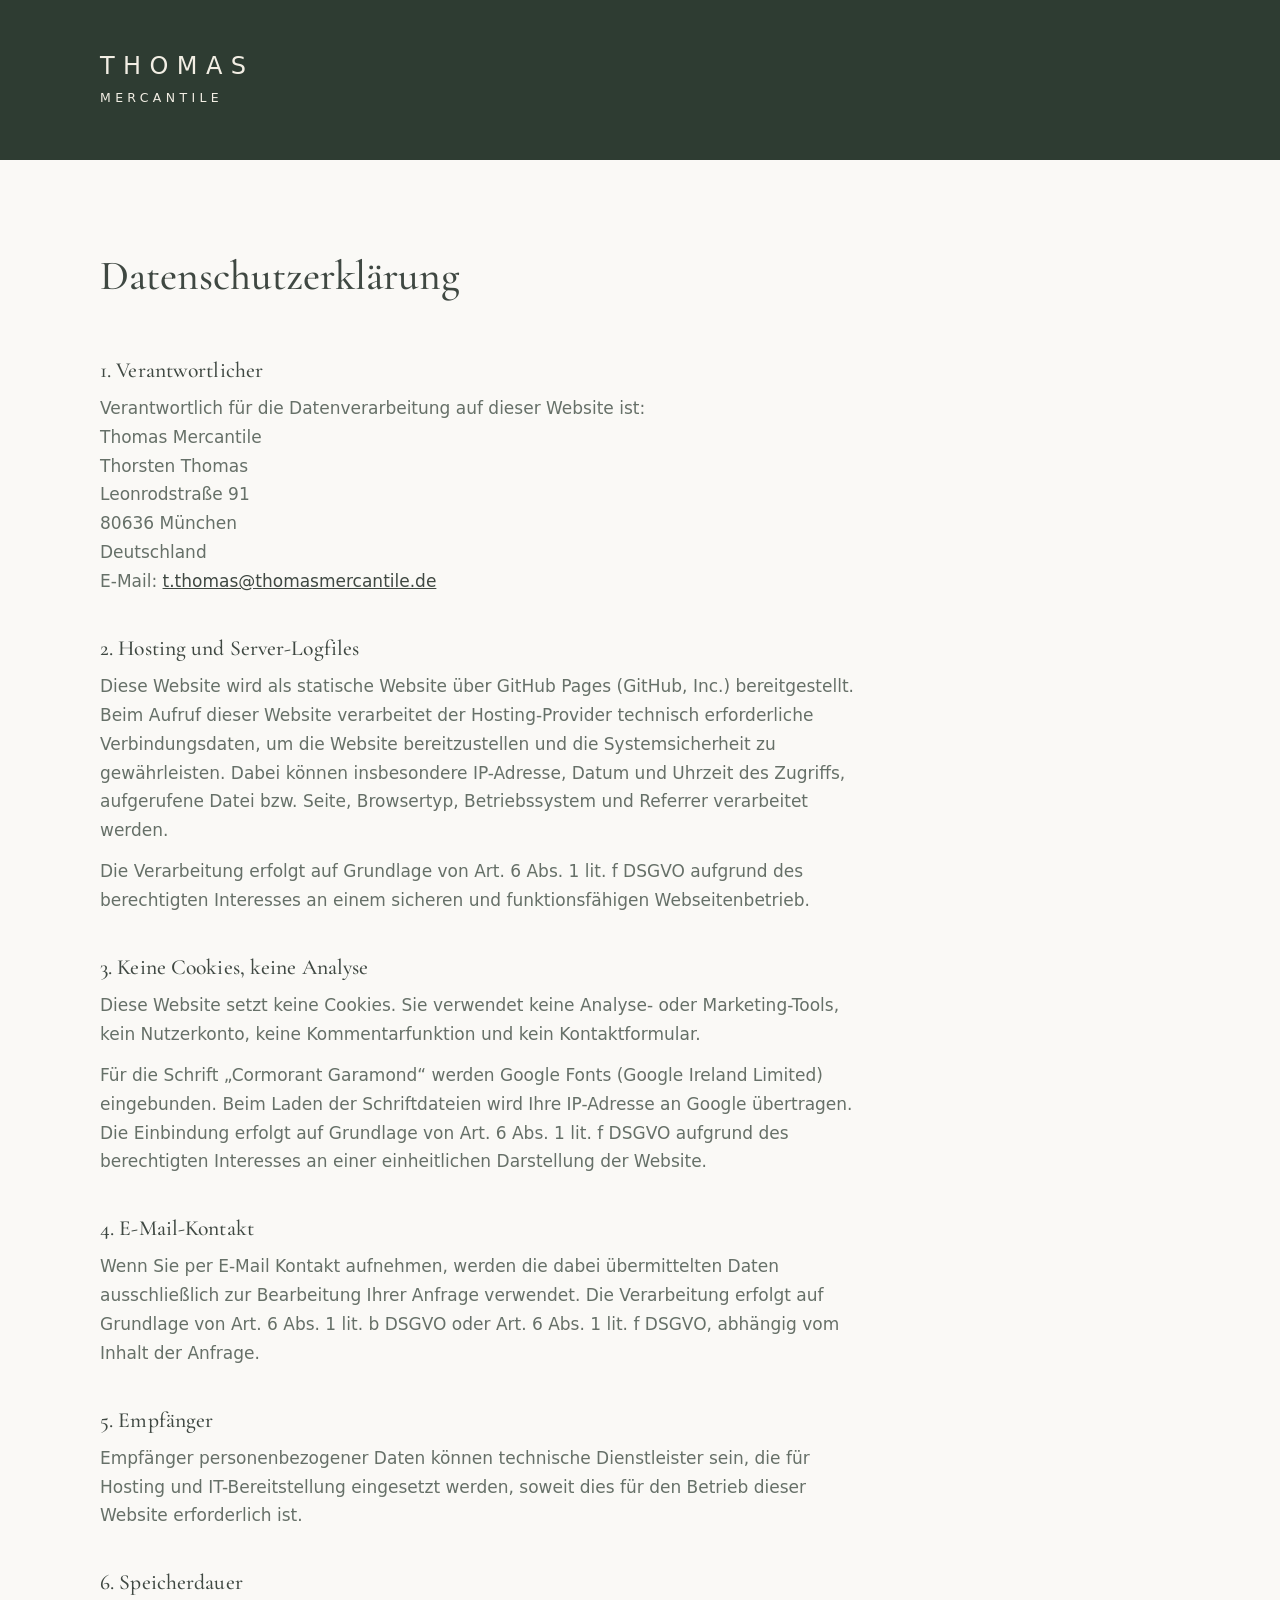
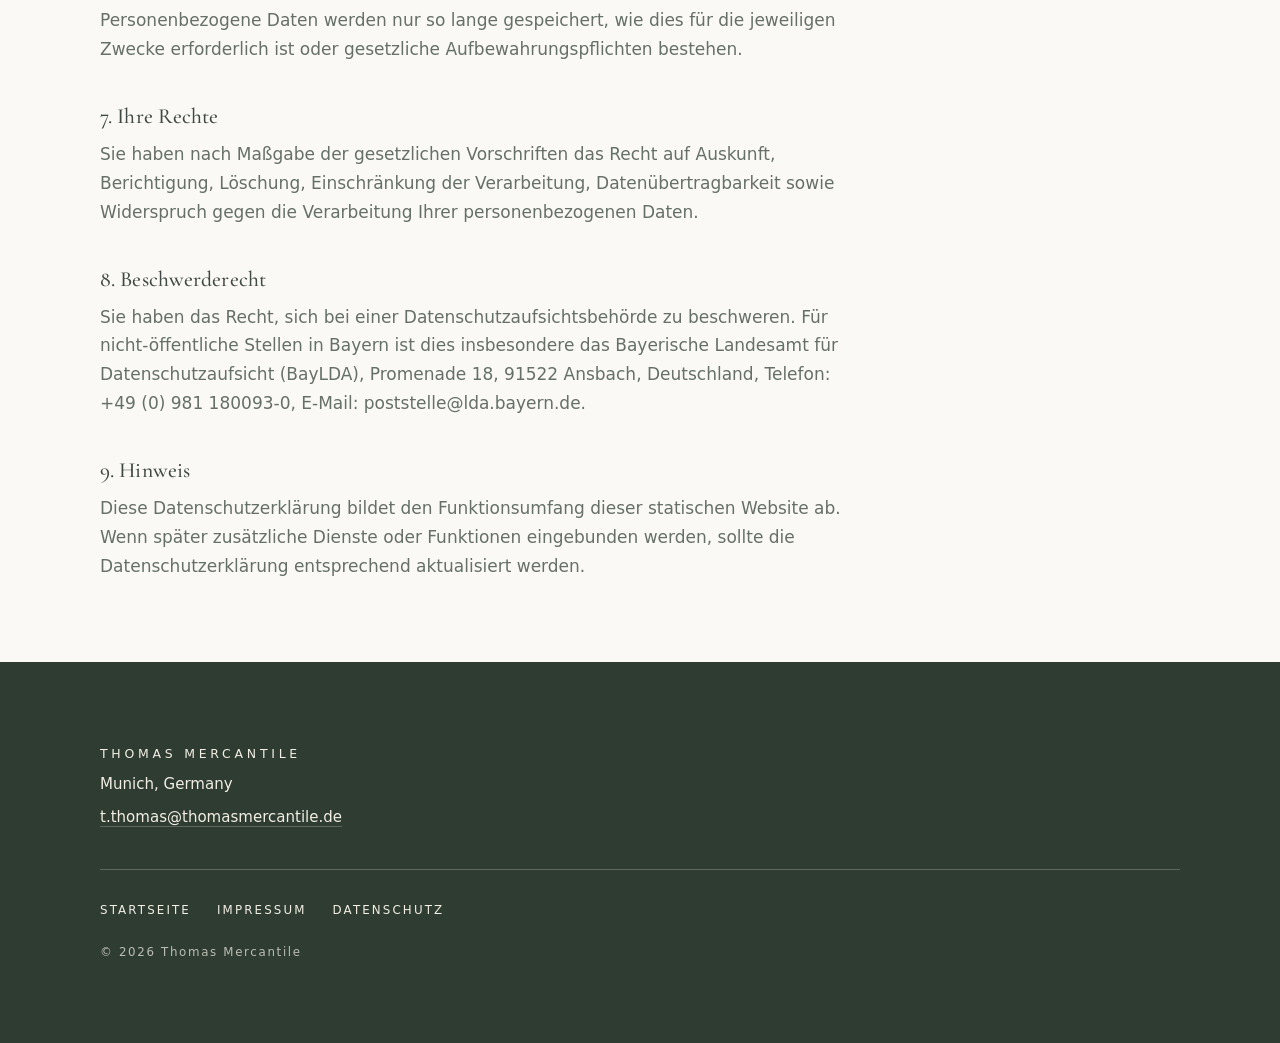
==== datenschutz.html @ 3a046b45 "Landingpage thomasmercantile.de (statisch, GitHub Pages) Ruhige Ein-Seiten-Website nach dem Muster v" ====
<!doctype html>
<html lang="de">
<head>
  <meta charset="utf-8" />
  <meta name="viewport" content="width=device-width, initial-scale=1" />
  <title>Datenschutz — Thomas Mercantile</title>
  <meta name="description" content="Datenschutzerklärung von Thomas Mercantile: keine Cookies, kein Tracking, Kontakt per E-Mail." />
  <meta name="robots" content="noindex" />
  <meta name="theme-color" content="#2E3C32" />
  <link rel="icon" href="/favicon.svg" type="image/svg+xml" />
  <link rel="icon" href="/favicon.ico" sizes="32x32" />
  <link rel="preconnect" href="https://fonts.googleapis.com" />
  <link rel="preconnect" href="https://fonts.gstatic.com" crossorigin />
  <link href="https://fonts.googleapis.com/css2?family=Cormorant+Garamond:ital,wght@0,400;0,500;1,400&display=swap" rel="stylesheet" />
  <link rel="stylesheet" href="/styles.css" />
</head>
<body>

  <header class="legal-top">
    <div class="wrap">
      <a href="/" aria-label="Thomas Mercantile — Startseite">
        <span class="wordmark">
          <span class="wm-line-1">Thomas</span>
          <span class="wm-line-2">Mercantile</span>
        </span>
      </a>
    </div>
  </header>

  <main class="legal-shell">
    <div class="wrap">
      <h1>Datenschutzerklärung</h1>

      <section class="legal-block">
        <h2>1. Verantwortlicher</h2>
        <p>
          Verantwortlich für die Datenverarbeitung auf dieser Website ist:<br />
          Thomas Mercantile<br />
          Thorsten Thomas<br />
          Leonrodstraße 91<br />
          80636 München<br />
          Deutschland<br />
          E-Mail: <a href="mailto:t.thomas@thomasmercantile.de">t.thomas@thomasmercantile.de</a>
        </p>
      </section>

      <section class="legal-block">
        <h2>2. Hosting und Server-Logfiles</h2>
        <p>
          Diese Website wird als statische Website über GitHub Pages (GitHub, Inc.) bereitgestellt. Beim Aufruf dieser Website verarbeitet der Hosting-Provider technisch erforderliche Verbindungsdaten, um die Website bereitzustellen und die Systemsicherheit zu gewährleisten. Dabei können insbesondere IP-Adresse, Datum und Uhrzeit des Zugriffs, aufgerufene Datei bzw. Seite, Browsertyp, Betriebssystem und Referrer verarbeitet werden.
        </p>
        <p>
          Die Verarbeitung erfolgt auf Grundlage von Art. 6 Abs. 1 lit. f DSGVO aufgrund des berechtigten Interesses an einem sicheren und funktionsfähigen Webseitenbetrieb.
        </p>
      </section>

      <section class="legal-block">
        <h2>3. Keine Cookies, keine Analyse</h2>
        <p>
          Diese Website setzt keine Cookies. Sie verwendet keine Analyse- oder Marketing-Tools, kein Nutzerkonto, keine Kommentarfunktion und kein Kontaktformular.
        </p>
        <p>
          Für die Schrift „Cormorant Garamond“ werden Google Fonts (Google Ireland Limited) eingebunden. Beim Laden der Schriftdateien wird Ihre IP-Adresse an Google übertragen. Die Einbindung erfolgt auf Grundlage von Art. 6 Abs. 1 lit. f DSGVO aufgrund des berechtigten Interesses an einer einheitlichen Darstellung der Website.
        </p>
      </section>

      <section class="legal-block">
        <h2>4. E-Mail-Kontakt</h2>
        <p>
          Wenn Sie per E-Mail Kontakt aufnehmen, werden die dabei übermittelten Daten ausschließlich zur Bearbeitung Ihrer Anfrage verwendet. Die Verarbeitung erfolgt auf Grundlage von Art. 6 Abs. 1 lit. b DSGVO oder Art. 6 Abs. 1 lit. f DSGVO, abhängig vom Inhalt der Anfrage.
        </p>
      </section>

      <section class="legal-block">
        <h2>5. Empfänger</h2>
        <p>
          Empfänger personenbezogener Daten können technische Dienstleister sein, die für Hosting und IT-Bereitstellung eingesetzt werden, soweit dies für den Betrieb dieser Website erforderlich ist.
        </p>
      </section>

      <section class="legal-block">
        <h2>6. Speicherdauer</h2>
        <p>
          Personenbezogene Daten werden nur so lange gespeichert, wie dies für die jeweiligen Zwecke erforderlich ist oder gesetzliche Aufbewahrungspflichten bestehen.
        </p>
      </section>

      <section class="legal-block">
        <h2>7. Ihre Rechte</h2>
        <p>
          Sie haben nach Maßgabe der gesetzlichen Vorschriften das Recht auf Auskunft, Berichtigung, Löschung, Einschränkung der Verarbeitung, Datenübertragbarkeit sowie Widerspruch gegen die Verarbeitung Ihrer personenbezogenen Daten.
        </p>
      </section>

      <section class="legal-block">
        <h2>8. Beschwerderecht</h2>
        <p>
          Sie haben das Recht, sich bei einer Datenschutzaufsichtsbehörde zu beschweren. Für nicht-öffentliche Stellen in Bayern ist dies insbesondere das Bayerische Landesamt für Datenschutzaufsicht (BayLDA), Promenade 18, 91522 Ansbach, Deutschland, Telefon: +49 (0) 981 180093-0, E-Mail: poststelle@lda.bayern.de.
        </p>
      </section>

      <section class="legal-block legal-note">
        <h2>9. Hinweis</h2>
        <p>
          Diese Datenschutzerklärung bildet den Funktionsumfang dieser statischen Website ab. Wenn später zusätzliche Dienste oder Funktionen eingebunden werden, sollte die Datenschutzerklärung entsprechend aktualisiert werden.
        </p>
      </section>
    </div>
  </main>

  <footer class="site-footer">
    <div class="wrap">
      <p class="foot-name">Thomas Mercantile</p>
      <p class="foot-line">Munich, Germany</p>
      <p class="foot-line"><a href="mailto:t.thomas@thomasmercantile.de">t.thomas@thomasmercantile.de</a></p>
      <nav class="footnav" aria-label="Rechtliches">
        <a href="/">Startseite</a>
        <a href="/impressum.html">Impressum</a>
        <a href="/datenschutz.html">Datenschutz</a>
      </nav>
      <p class="copyline">© <span id="year">2026</span> Thomas Mercantile</p>
    </div>
  </footer>

  <script src="/script.js" defer></script>
</body>
</html>
---- styles.css ----
/* Thomas Mercantile — thomasmercantile.de
   Colours read off the Thomas Mercantile logo. When the logo file arrives,
   replace the values in :root with the exact ones from that file. */
:root{
  --green:#2E3C32;
  --cream:#F2EEE4;
  --paper:#FAF9F6;
  --bone:#F4F2EC;
  --tan:#C8A87A;
  --ink:#3F4842;
  --muted:#667068;
  --line:rgba(102,112,104,.16);
  --line-strong:rgba(102,112,104,.28);
  --line-cream:rgba(242,238,228,.24);
  --serif:'Cormorant Garamond',ui-serif,Georgia,Cambria,serif;
  --sans:system-ui,-apple-system,BlinkMacSystemFont,"Segoe UI",Roboto,sans-serif;
  --ease:cubic-bezier(.16,1,.3,1);
}

*{box-sizing:border-box}
html{-webkit-text-size-adjust:100%}
body{
  margin:0;
  background:var(--paper);
  color:var(--ink);
  font-family:var(--sans);
  font-size:17px;
  line-height:1.7;
  -webkit-font-smoothing:antialiased;
  text-rendering:optimizeLegibility;
}
p{margin:0}
a{color:inherit}
img,svg{display:block;max-width:100%}

:where(a,button):focus-visible{
  outline:2px solid var(--tan);
  outline-offset:3px;
  border-radius:2px;
}

.visually-hidden{
  position:absolute;width:1px;height:1px;padding:0;margin:-1px;
  overflow:hidden;clip:rect(0 0 0 0);white-space:nowrap;border:0;
}

.wrap{width:min(88%,1080px);margin:0 auto}

.eyebrow{
  font-size:.7rem;text-transform:uppercase;letter-spacing:.28em;
  color:var(--muted);margin-bottom:clamp(28px,4vw,44px);
}

/* ---------- Hero ---------- */
.hero{
  background:var(--green);
  color:var(--cream);
  min-height:min(88vh,760px);
  display:flex;align-items:center;justify-content:center;
  text-align:center;
  padding:clamp(80px,14vh,150px) 6vw;
}
.hero-inner{display:flex;flex-direction:column;align-items:center}

.wordmark{
  margin:0;
  font-family:var(--sans);
  font-weight:400;
  color:var(--cream);
  display:flex;flex-direction:column;align-items:center;gap:clamp(6px,1.2vw,12px);
}
.wordmark span{display:block;text-transform:uppercase}
.wm-line-1{
  font-size:clamp(1.55rem,7.4vw,3.4rem);
  letter-spacing:.35em;
  margin-right:-.35em;
  line-height:1.05;
}
.wm-line-2{
  font-size:clamp(.72rem,3.1vw,1.4rem);
  letter-spacing:.35em;
  margin-right:-.35em;
  line-height:1.2;
  color:var(--cream);
}
.wm-rule{
  display:block;
  width:clamp(52px,10vw,92px);
  height:1px;
  background:var(--tan);
  margin:clamp(22px,3.4vw,34px) auto clamp(18px,2.6vw,26px);
}
.wm-claim{
  font-family:var(--serif);
  font-style:italic;
  font-size:clamp(1rem,2.5vw,1.35rem);
  color:var(--tan);
  letter-spacing:.02em;
}
.hero-line{
  margin-top:clamp(38px,6vh,62px);
  max-width:44ch;
  font-size:clamp(.98rem,1.9vw,1.1rem);
  line-height:1.75;
  color:var(--cream);
}

/* ---------- Bands ---------- */
.band{padding-block:clamp(66px,11vh,130px)}
.band-paper{background:var(--paper)}
.band-bone{background:var(--bone);border-block:1px solid var(--line)}

h2{
  font-family:var(--serif);
  font-weight:500;
  font-size:clamp(1.5rem,3vw,2rem);
  line-height:1.2;
  color:var(--ink);
  margin:0 0 12px;
  letter-spacing:.005em;
}

.threes{
  display:grid;
  grid-template-columns:1fr;
  gap:clamp(34px,4.5vw,56px);
}
@media (min-width:760px){
  .threes{grid-template-columns:repeat(3,1fr);gap:clamp(30px,4vw,64px)}
}
.threes p{color:var(--muted);max-width:34ch}

/* ---------- Brands ---------- */
.brand-grid{
  display:grid;
  grid-template-columns:1fr;
  gap:clamp(22px,3vw,32px);
}
@media (min-width:760px){
  .brand-grid{grid-template-columns:repeat(2,minmax(0,1fr))}
}
.brand-card{
  background:var(--paper);
  border:1px solid var(--line);
  max-width:520px;
}
.brand-card-link{
  display:block;
  padding:clamp(30px,4vw,44px);
  text-decoration:none;
  transition:border-color .35s var(--ease),background .35s var(--ease);
}
.brand-card:hover{border-color:var(--line-strong)}
.brand-mark{display:block;color:#667068;width:min(190px,62%)}
.brand-mark svg{width:100%;height:auto}
.brand-text{
  display:block;
  margin-top:clamp(22px,3vw,30px);
  font-family:var(--serif);
  font-size:clamp(1.2rem,2.4vw,1.5rem);
  line-height:1.35;
  color:var(--ink);
  max-width:24ch;
}
.brand-meta{
  display:block;
  margin-top:16px;
  font-size:.72rem;
  text-transform:uppercase;
  letter-spacing:.2em;
  color:var(--muted);
}

/* ---------- Makers ---------- */
.lede{
  font-family:var(--serif);
  font-size:clamp(1.35rem,3vw,2rem);
  line-height:1.35;
  color:var(--ink);
  max-width:26ch;
}
.sub{
  margin-top:22px;
  color:var(--muted);
  max-width:50ch;
}
.sub a{
  color:var(--ink);
  text-decoration:none;
  border-bottom:1px solid var(--line-strong);
  padding-bottom:1px;
  transition:border-color .3s var(--ease);
}
.sub a:hover{border-color:var(--ink)}

/* ---------- Footer ---------- */
.site-footer{
  background:var(--green);
  color:var(--cream);
  padding-block:clamp(56px,9vh,96px);
  font-size:.94rem;
}
.foot-name{
  font-size:.78rem;text-transform:uppercase;letter-spacing:.3em;
  margin-right:-.3em;color:var(--cream);
}
.foot-line{margin-top:8px;color:var(--cream)}
.site-footer a{color:var(--cream);text-decoration:none;border-bottom:1px solid var(--line-cream)}
.site-footer a:hover{border-bottom-color:var(--cream)}
.footnav{
  display:flex;flex-wrap:wrap;gap:26px;
  margin-top:clamp(26px,4vw,38px);
  padding-top:clamp(22px,3vw,30px);
  border-top:1px solid var(--line-cream);
  font-size:.74rem;text-transform:uppercase;letter-spacing:.18em;
}
.footnav a{border-bottom:none}
.footnav a:hover{border-bottom:1px solid var(--cream)}
.copyline{
  margin-top:22px;
  font-size:.74rem;letter-spacing:.14em;
  color:rgba(242,238,228,.72);
}

/* ---------- Legal pages ---------- */
.legal-top{
  background:var(--green);
  color:var(--cream);
  padding-block:clamp(34px,6vh,54px);
}
.legal-top .wordmark{align-items:flex-start}
.legal-top .wm-line-1{font-size:clamp(1.15rem,4vw,1.5rem)}
.legal-top .wm-line-2{font-size:clamp(.6rem,2vw,.78rem)}
.legal-top a{text-decoration:none;display:inline-block}
.legal-shell{padding-block:clamp(54px,9vh,104px)}
.legal-shell h1{
  font-family:var(--serif);font-weight:500;
  font-size:clamp(1.9rem,4vw,2.6rem);
  color:var(--ink);margin:0 0 clamp(30px,4vw,46px);
}
.legal-block{margin-top:clamp(28px,4vw,40px)}
.legal-block h2{font-size:clamp(1.15rem,2.2vw,1.35rem);margin-bottom:10px}
.legal-block p{color:var(--muted);margin-top:12px;max-width:70ch}
.legal-block p:first-of-type{margin-top:0}
.legal-block a{color:var(--ink)}

/* ---------- Reveal ---------- */
.js [data-reveal]{
  opacity:0;
  transform:translateY(12px);
  transition:opacity .8s var(--ease),transform .8s var(--ease);
}
.js [data-reveal].in{opacity:1;transform:none}

@media (prefers-reduced-motion:reduce){
  *,*::before,*::after{
    animation-duration:.001ms !important;
    animation-iteration-count:1 !important;
    transition-duration:.001ms !important;
  }
  .js [data-reveal]{opacity:1;transform:none}
}
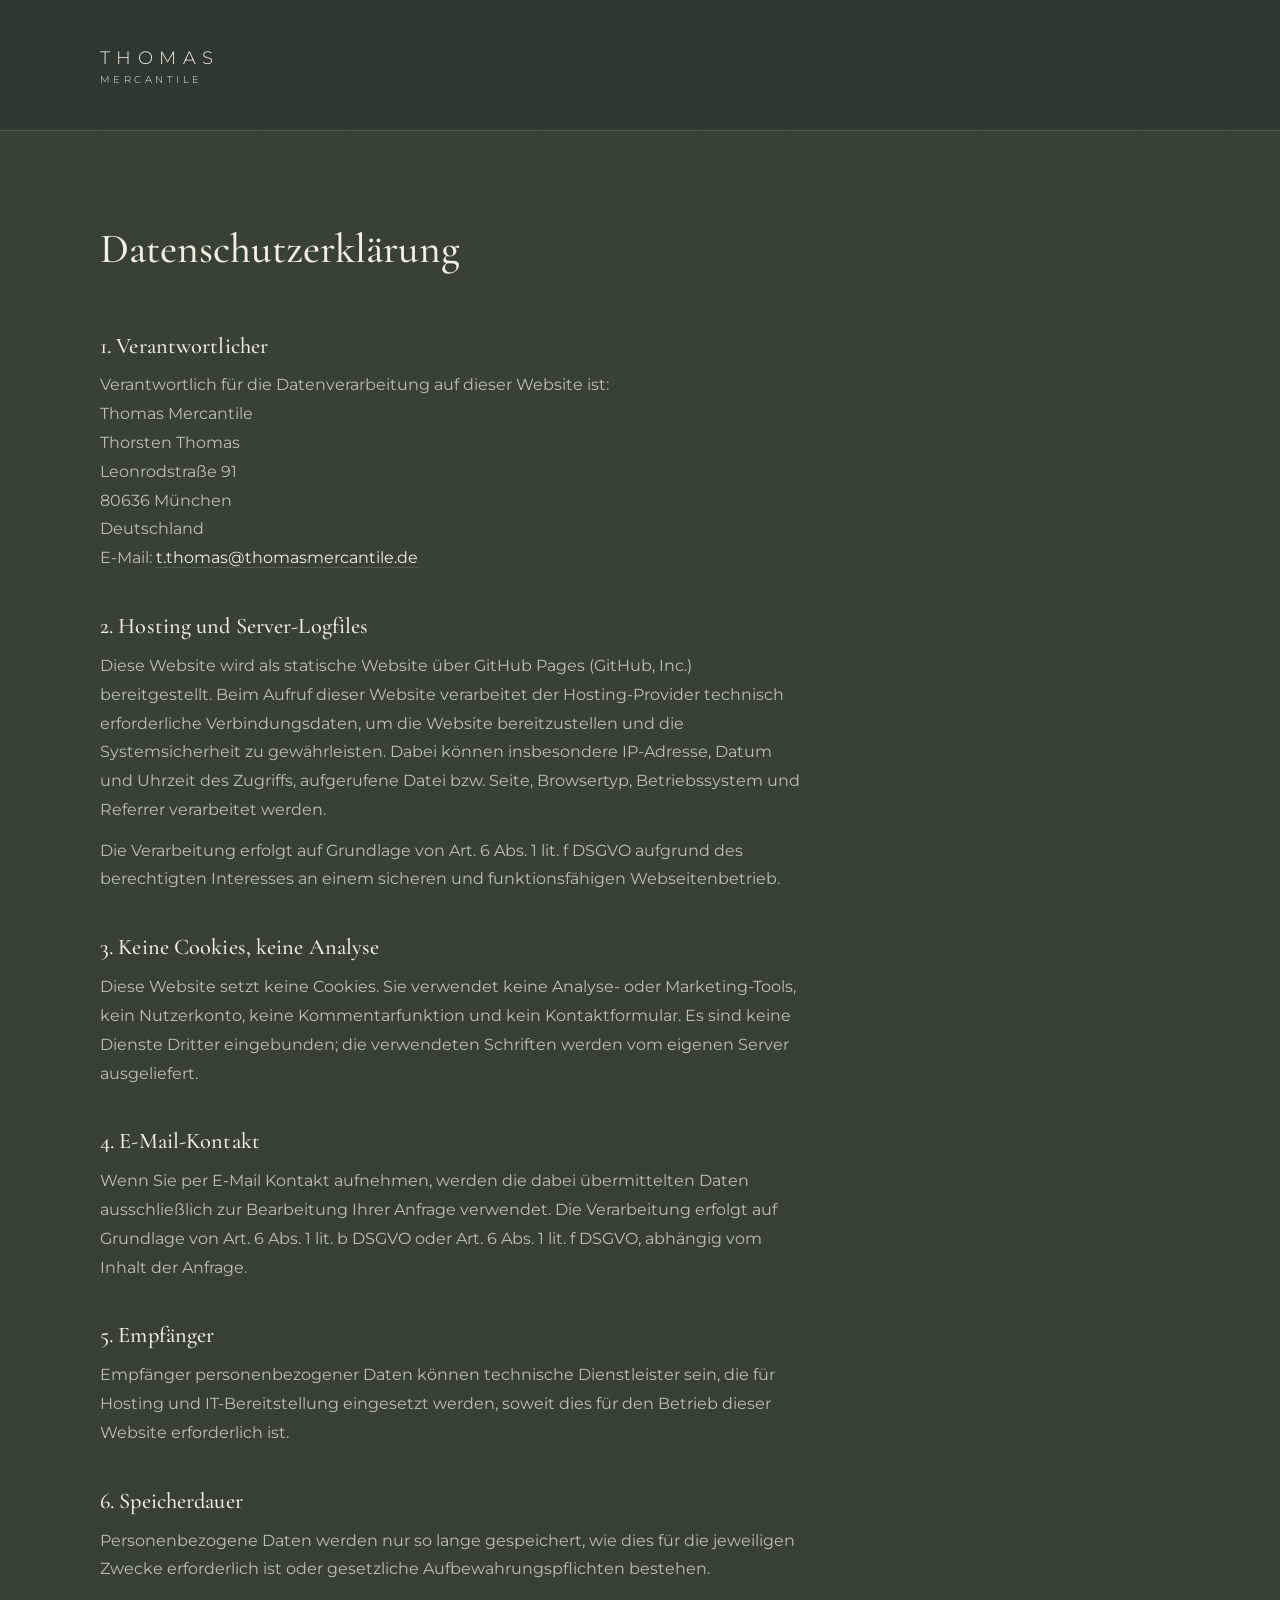
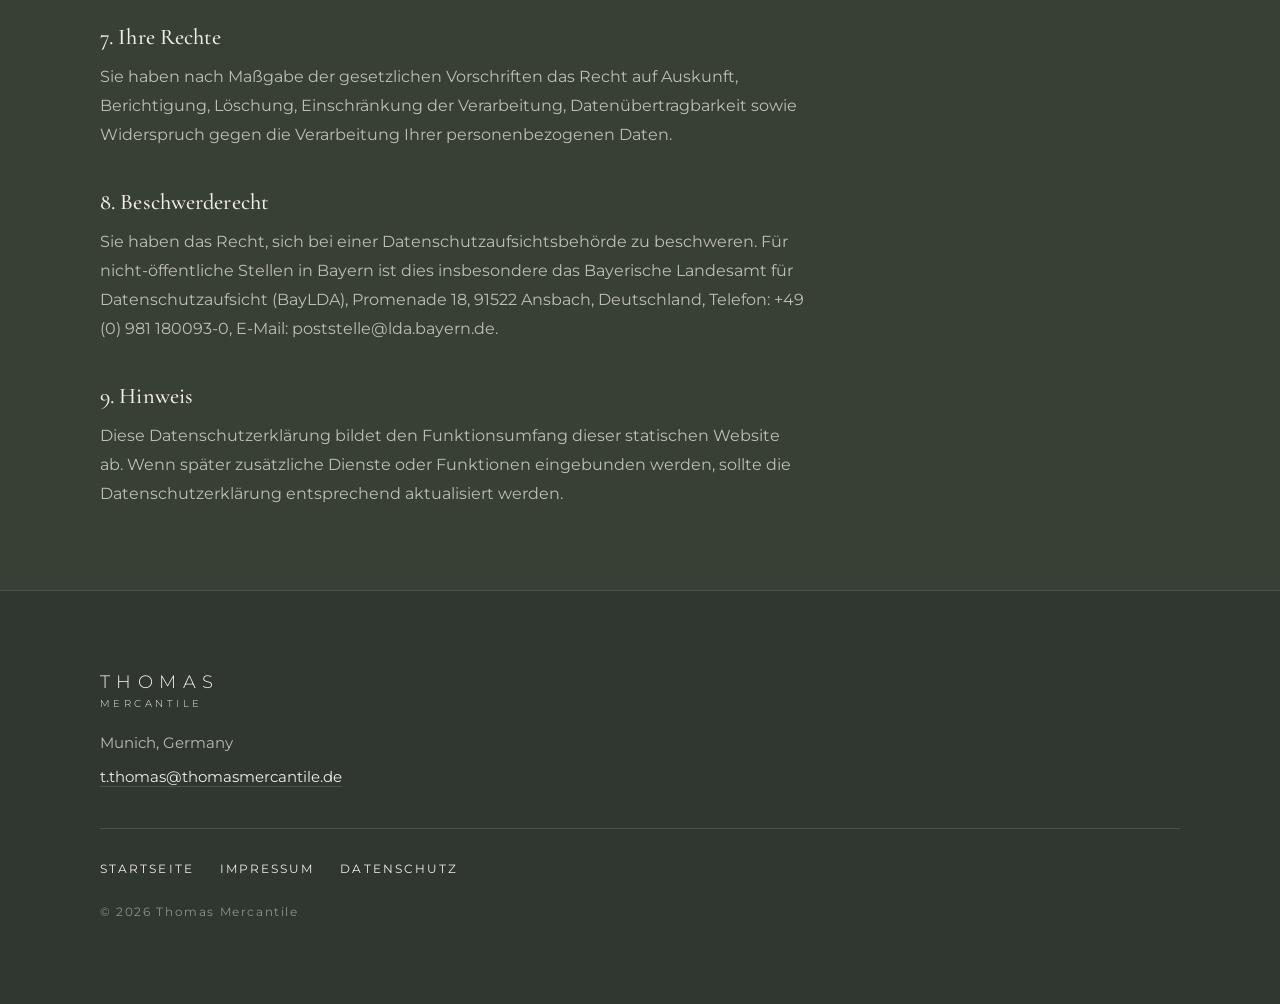
==== commit 09b40d11: "Runde 2: durchgehend Dunkelgruen, Logodatei im Hero, Schriften lokal Umbau nach dem Befund von Fable" ====
--- a/datenschutz.html
+++ b/datenschutz.html
@@ -6,12 +6,11 @@
   <title>Datenschutz — Thomas Mercantile</title>
   <meta name="description" content="Datenschutzerklärung von Thomas Mercantile: keine Cookies, kein Tracking, Kontakt per E-Mail." />
   <meta name="robots" content="noindex" />
-  <meta name="theme-color" content="#2E3C32" />
+  <meta name="theme-color" content="#384035" />
   <link rel="icon" href="/favicon.svg" type="image/svg+xml" />
   <link rel="icon" href="/favicon.ico" sizes="32x32" />
-  <link rel="preconnect" href="https://fonts.googleapis.com" />
-  <link rel="preconnect" href="https://fonts.gstatic.com" crossorigin />
-  <link href="https://fonts.googleapis.com/css2?family=Cormorant+Garamond:ital,wght@0,400;0,500;1,400&display=swap" rel="stylesheet" />
+  <link rel="preload" href="/assets/fonts/montserrat-latin.woff2" as="font" type="font/woff2" crossorigin />
+  <link rel="preload" href="/assets/fonts/cormorant-garamond-latin.woff2" as="font" type="font/woff2" crossorigin />
   <link rel="stylesheet" href="/styles.css" />
 </head>
 <body>
@@ -57,10 +56,7 @@
       <section class="legal-block">
         <h2>3. Keine Cookies, keine Analyse</h2>
         <p>
-          Diese Website setzt keine Cookies. Sie verwendet keine Analyse- oder Marketing-Tools, kein Nutzerkonto, keine Kommentarfunktion und kein Kontaktformular.
-        </p>
-        <p>
-          Für die Schrift „Cormorant Garamond“ werden Google Fonts (Google Ireland Limited) eingebunden. Beim Laden der Schriftdateien wird Ihre IP-Adresse an Google übertragen. Die Einbindung erfolgt auf Grundlage von Art. 6 Abs. 1 lit. f DSGVO aufgrund des berechtigten Interesses an einer einheitlichen Darstellung der Website.
+          Diese Website setzt keine Cookies. Sie verwendet keine Analyse- oder Marketing-Tools, kein Nutzerkonto, keine Kommentarfunktion und kein Kontaktformular. Es sind keine Dienste Dritter eingebunden; die verwendeten Schriften werden vom eigenen Server ausgeliefert.
         </p>
       </section>
 
@@ -110,7 +106,10 @@
 
   <footer class="site-footer">
     <div class="wrap">
-      <p class="foot-name">Thomas Mercantile</p>
+      <p class="wordmark">
+        <span class="wm-line-1">Thomas</span>
+        <span class="wm-line-2">Mercantile</span>
+      </p>
       <p class="foot-line">Munich, Germany</p>
       <p class="foot-line"><a href="mailto:t.thomas@thomasmercantile.de">t.thomas@thomasmercantile.de</a></p>
       <nav class="footnav" aria-label="Rechtliches">
--- a/styles.css
+++ b/styles.css
@@ -1,37 +1,106 @@
 /* Thomas Mercantile — thomasmercantile.de
-   Colours read off the Thomas Mercantile logo. When the logo file arrives,
-   replace the values in :root with the exact ones from that file. */
+   Eine Farbwelt: durchgehend Dunkelgrün, kein Hell-Dunkel-Wechsel.
+   --green ist der aus der Logodatei gemessene Hintergrund, damit der
+   Bildausschnitt im Hero nahtlos auf der Fläche liegt. */
 :root{
-  --green:#2E3C32;
+  --green:#384035;
+  --green-rgb:56,64,53;
+  --green-deep:#2F3730;
+  --green-lift:#424C45;
   --cream:#F2EEE4;
-  --paper:#FAF9F6;
-  --bone:#F4F2EC;
+  --cream-70:rgba(242,238,228,.72);
+  --cream-50:rgba(242,238,228,.5);
   --tan:#C8A87A;
-  --ink:#3F4842;
-  --muted:#667068;
-  --line:rgba(102,112,104,.16);
-  --line-strong:rgba(102,112,104,.28);
-  --line-cream:rgba(242,238,228,.24);
+  --line:rgba(242,238,228,.14);
   --serif:'Cormorant Garamond',ui-serif,Georgia,Cambria,serif;
-  --sans:system-ui,-apple-system,BlinkMacSystemFont,"Segoe UI",Roboto,sans-serif;
+  --sans:'Montserrat',system-ui,-apple-system,BlinkMacSystemFont,"Segoe UI",Roboto,sans-serif;
   --ease:cubic-bezier(.16,1,.3,1);
 }
 
+/* ---------- Schriften, lokal eingebunden ---------- */
+@font-face{
+  font-family:'Cormorant Garamond';font-style:normal;font-weight:400;font-display:swap;
+  src:url('/assets/fonts/cormorant-garamond-latin.woff2') format('woff2');
+  unicode-range:U+0000-00FF,U+0131,U+0152-0153,U+02BB-02BC,U+02C6,U+02DA,U+02DC,U+0304,U+0308,U+0329,U+2000-206F,U+20AC,U+2122,U+2191,U+2193,U+2212,U+2215,U+FEFF,U+FFFD;
+}
+@font-face{
+  font-family:'Cormorant Garamond';font-style:normal;font-weight:400;font-display:swap;
+  src:url('/assets/fonts/cormorant-garamond-latin-ext.woff2') format('woff2');
+  unicode-range:U+0100-02BA,U+02BD-02C5,U+02C7-02CC,U+02CE-02D7,U+02DD-02FF,U+0304,U+0308,U+0329,U+1D00-1DBF,U+1E00-1E9F,U+1EF2-1EFF,U+2020,U+20A0-20AB,U+20AD-20C0,U+2113,U+2C60-2C7F,U+A720-A7FF;
+}
+@font-face{
+  font-family:'Cormorant Garamond';font-style:normal;font-weight:500;font-display:swap;
+  src:url('/assets/fonts/cormorant-garamond-latin.woff2') format('woff2');
+  unicode-range:U+0000-00FF,U+0131,U+0152-0153,U+02BB-02BC,U+02C6,U+02DA,U+02DC,U+0304,U+0308,U+0329,U+2000-206F,U+20AC,U+2122,U+2191,U+2193,U+2212,U+2215,U+FEFF,U+FFFD;
+}
+@font-face{
+  font-family:'Cormorant Garamond';font-style:normal;font-weight:500;font-display:swap;
+  src:url('/assets/fonts/cormorant-garamond-latin-ext.woff2') format('woff2');
+  unicode-range:U+0100-02BA,U+02BD-02C5,U+02C7-02CC,U+02CE-02D7,U+02DD-02FF,U+0304,U+0308,U+0329,U+1D00-1DBF,U+1E00-1E9F,U+1EF2-1EFF,U+2020,U+20A0-20AB,U+20AD-20C0,U+2113,U+2C60-2C7F,U+A720-A7FF;
+}
+@font-face{
+  font-family:'Cormorant Garamond';font-style:italic;font-weight:400;font-display:swap;
+  src:url('/assets/fonts/cormorant-garamond-italic-latin.woff2') format('woff2');
+  unicode-range:U+0000-00FF,U+0131,U+0152-0153,U+02BB-02BC,U+02C6,U+02DA,U+02DC,U+0304,U+0308,U+0329,U+2000-206F,U+20AC,U+2122,U+2191,U+2193,U+2212,U+2215,U+FEFF,U+FFFD;
+}
+@font-face{
+  font-family:'Cormorant Garamond';font-style:italic;font-weight:400;font-display:swap;
+  src:url('/assets/fonts/cormorant-garamond-italic-latin-ext.woff2') format('woff2');
+  unicode-range:U+0100-02BA,U+02BD-02C5,U+02C7-02CC,U+02CE-02D7,U+02DD-02FF,U+0304,U+0308,U+0329,U+1D00-1DBF,U+1E00-1E9F,U+1EF2-1EFF,U+2020,U+20A0-20AB,U+20AD-20C0,U+2113,U+2C60-2C7F,U+A720-A7FF;
+}
+@font-face{
+  font-family:'Montserrat';font-style:normal;font-weight:300;font-display:swap;
+  src:url('/assets/fonts/montserrat-latin.woff2') format('woff2');
+  unicode-range:U+0000-00FF,U+0131,U+0152-0153,U+02BB-02BC,U+02C6,U+02DA,U+02DC,U+0304,U+0308,U+0329,U+2000-206F,U+20AC,U+2122,U+2191,U+2193,U+2212,U+2215,U+FEFF,U+FFFD;
+}
+@font-face{
+  font-family:'Montserrat';font-style:normal;font-weight:300;font-display:swap;
+  src:url('/assets/fonts/montserrat-latin-ext.woff2') format('woff2');
+  unicode-range:U+0100-02BA,U+02BD-02C5,U+02C7-02CC,U+02CE-02D7,U+02DD-02FF,U+0304,U+0308,U+0329,U+1D00-1DBF,U+1E00-1E9F,U+1EF2-1EFF,U+2020,U+20A0-20AB,U+20AD-20C0,U+2113,U+2C60-2C7F,U+A720-A7FF;
+}
+@font-face{
+  font-family:'Montserrat';font-style:normal;font-weight:400;font-display:swap;
+  src:url('/assets/fonts/montserrat-latin.woff2') format('woff2');
+  unicode-range:U+0000-00FF,U+0131,U+0152-0153,U+02BB-02BC,U+02C6,U+02DA,U+02DC,U+0304,U+0308,U+0329,U+2000-206F,U+20AC,U+2122,U+2191,U+2193,U+2212,U+2215,U+FEFF,U+FFFD;
+}
+@font-face{
+  font-family:'Montserrat';font-style:normal;font-weight:400;font-display:swap;
+  src:url('/assets/fonts/montserrat-latin-ext.woff2') format('woff2');
+  unicode-range:U+0100-02BA,U+02BD-02C5,U+02C7-02CC,U+02CE-02D7,U+02DD-02FF,U+0304,U+0308,U+0329,U+1D00-1DBF,U+1E00-1E9F,U+1EF2-1EFF,U+2020,U+20A0-20AB,U+20AD-20C0,U+2113,U+2C60-2C7F,U+A720-A7FF;
+}
+
+/* ---------- Grundlage ---------- */
 *{box-sizing:border-box}
-html{-webkit-text-size-adjust:100%}
+html{-webkit-text-size-adjust:100%;background:var(--green)}
 body{
   margin:0;
-  background:var(--paper);
-  color:var(--ink);
+  background:var(--green);
+  color:var(--cream-70);
   font-family:var(--sans);
-  font-size:17px;
-  line-height:1.7;
+  font-weight:400;
+  font-size:16px;
+  line-height:1.8;
   -webkit-font-smoothing:antialiased;
   text-rendering:optimizeLegibility;
 }
 p{margin:0}
 a{color:inherit}
 img,svg{display:block;max-width:100%}
+
+/* Feines, statisches Korn über der ganzen Seite, damit die Bildtextur des
+   Logos und die CSS-Flächen als eine Oberfläche wirken. */
+body::after{
+  content:"";
+  position:fixed;
+  inset:0;
+  z-index:9999;
+  pointer-events:none;
+  opacity:.035;
+  mix-blend-mode:soft-light;
+  background-image:url("data:image/svg+xml,%3Csvg xmlns=%27http://www.w3.org/2000/svg%27 width=%27220%27 height=%27220%27%3E%3Cfilter id=%27n%27%3E%3CfeTurbulence type=%27fractalNoise%27 baseFrequency=%27.82%27 numOctaves=%273%27 stitchTiles=%27stitch%27/%3E%3C/filter%3E%3Crect width=%27220%27 height=%27220%27 filter=%27url(%23n)%27/%3E%3C/svg%3E");
+  background-repeat:repeat;
+  background-size:220px 220px;
+}
 
 :where(a,button):focus-visible{
   outline:2px solid var(--tan);
@@ -47,78 +116,87 @@
 .wrap{width:min(88%,1080px);margin:0 auto}
 
 .eyebrow{
-  font-size:.7rem;text-transform:uppercase;letter-spacing:.28em;
-  color:var(--muted);margin-bottom:clamp(28px,4vw,44px);
-}
+  font-family:var(--sans);
+  font-weight:400;
+  font-size:.7rem;
+  text-transform:uppercase;
+  letter-spacing:.28em;
+  color:var(--cream-50);
+  margin-bottom:clamp(28px,4vw,46px);
+}
+
+h2{
+  font-family:var(--serif);
+  font-weight:500;
+  font-size:clamp(1.6rem,3vw,2.15rem);
+  line-height:1.2;
+  color:var(--cream);
+  margin:0 0 14px;
+  letter-spacing:.005em;
+}
+
+/* ---------- Wortmarke als Text (Footer, Rechtsseiten, Fallback) ---------- */
+.wordmark{
+  margin:0;
+  font-family:var(--sans);
+  font-weight:300;
+  color:var(--cream);
+  display:flex;flex-direction:column;gap:7px;
+  line-height:1.05;
+}
+.wordmark span{display:block;text-transform:uppercase}
+.wm-line-1{font-size:1.15rem;letter-spacing:.35em;margin-right:-.35em}
+.wm-line-2{font-size:.62rem;letter-spacing:.35em;margin-right:-.35em}
 
 /* ---------- Hero ---------- */
 .hero{
   background:var(--green);
-  color:var(--cream);
-  min-height:min(88vh,760px);
+  min-height:min(90vh,820px);
   display:flex;align-items:center;justify-content:center;
   text-align:center;
-  padding:clamp(80px,14vh,150px) 6vw;
-}
-.hero-inner{display:flex;flex-direction:column;align-items:center}
-
-.wordmark{
+  padding:clamp(70px,12vh,130px) 5vw;
+}
+.hero-inner{display:flex;flex-direction:column;align-items:center;width:100%}
+
+.hero-logo{
   margin:0;
-  font-family:var(--sans);
-  font-weight:400;
-  color:var(--cream);
-  display:flex;flex-direction:column;align-items:center;gap:clamp(6px,1.2vw,12px);
-}
-.wordmark span{display:block;text-transform:uppercase}
-.wm-line-1{
-  font-size:clamp(1.55rem,7.4vw,3.4rem);
-  letter-spacing:.35em;
-  margin-right:-.35em;
-  line-height:1.05;
-}
-.wm-line-2{
-  font-size:clamp(.72rem,3.1vw,1.4rem);
-  letter-spacing:.35em;
-  margin-right:-.35em;
-  line-height:1.2;
-  color:var(--cream);
-}
-.wm-rule{
-  display:block;
-  width:clamp(52px,10vw,92px);
-  height:1px;
-  background:var(--tan);
-  margin:clamp(22px,3.4vw,34px) auto clamp(18px,2.6vw,26px);
-}
-.wm-claim{
-  font-family:var(--serif);
-  font-style:italic;
-  font-size:clamp(1rem,2.5vw,1.35rem);
-  color:var(--tan);
-  letter-spacing:.02em;
-}
+  position:relative;
+  width:min(100%,720px);
+  line-height:0;
+}
+.hero-logo img{width:100%;height:auto}
+/* Die Ränder des Bildausschnitts laufen in die Fläche aus, damit keine Kante
+   sichtbar wird. Die Bilddatei selbst bleibt unverändert. */
+.hero-logo::before,
+.hero-logo::after{
+  content:"";position:absolute;inset:0;pointer-events:none;
+}
+.hero-logo::before{
+  background:
+    linear-gradient(to bottom, var(--green) 0, rgba(var(--green-rgb),0) 15%),
+    linear-gradient(to top, var(--green) 0, rgba(var(--green-rgb),0) 15%);
+}
+.hero-logo::after{
+  background:
+    linear-gradient(to right, var(--green) 0, rgba(var(--green-rgb),0) 7%),
+    linear-gradient(to left, var(--green) 0, rgba(var(--green-rgb),0) 7%);
+}
+
 .hero-line{
-  margin-top:clamp(38px,6vh,62px);
-  max-width:44ch;
-  font-size:clamp(.98rem,1.9vw,1.1rem);
-  line-height:1.75;
-  color:var(--cream);
-}
-
-/* ---------- Bands ---------- */
-.band{padding-block:clamp(66px,11vh,130px)}
-.band-paper{background:var(--paper)}
-.band-bone{background:var(--bone);border-block:1px solid var(--line)}
-
-h2{
-  font-family:var(--serif);
-  font-weight:500;
-  font-size:clamp(1.5rem,3vw,2rem);
-  line-height:1.2;
-  color:var(--ink);
-  margin:0 0 12px;
-  letter-spacing:.005em;
-}
+  margin-top:clamp(26px,4vh,44px);
+  max-width:52ch;
+  font-size:clamp(.95rem,1.7vw,1.05rem);
+  line-height:1.8;
+  color:var(--cream-70);
+}
+
+/* ---------- Sektionen ---------- */
+.band{
+  padding-block:clamp(66px,11vh,124px);
+  border-top:1px solid var(--line);
+}
+.band-base{background:var(--green)}
+.band-deep{background:var(--green-deep)}
 
 .threes{
   display:grid;
@@ -126,11 +204,11 @@
   gap:clamp(34px,4.5vw,56px);
 }
 @media (min-width:760px){
-  .threes{grid-template-columns:repeat(3,1fr);gap:clamp(30px,4vw,64px)}
-}
-.threes p{color:var(--muted);max-width:34ch}
-
-/* ---------- Brands ---------- */
+  .threes{grid-template-columns:repeat(3,1fr);gap:clamp(30px,4vw,60px)}
+}
+.threes p{color:var(--cream-70);max-width:32ch}
+
+/* ---------- Markenkarte ---------- */
 .brand-grid{
   display:grid;
   grid-template-columns:1fr;
@@ -140,111 +218,110 @@
   .brand-grid{grid-template-columns:repeat(2,minmax(0,1fr))}
 }
 .brand-card{
-  background:var(--paper);
+  background:var(--green-lift);
   border:1px solid var(--line);
   max-width:520px;
-}
+  transition:border-color .35s var(--ease);
+}
+.brand-card:hover{border-color:rgba(200,168,122,.5)}
 .brand-card-link{
   display:block;
   padding:clamp(30px,4vw,44px);
   text-decoration:none;
-  transition:border-color .35s var(--ease),background .35s var(--ease);
-}
-.brand-card:hover{border-color:var(--line-strong)}
-.brand-mark{display:block;color:#667068;width:min(190px,62%)}
+}
+.brand-mark{display:block;color:var(--cream);width:min(180px,60%)}
 .brand-mark svg{width:100%;height:auto}
 .brand-text{
   display:block;
   margin-top:clamp(22px,3vw,30px);
   font-family:var(--serif);
-  font-size:clamp(1.2rem,2.4vw,1.5rem);
+  font-size:clamp(1.2rem,2.4vw,1.45rem);
   line-height:1.35;
-  color:var(--ink);
+  color:var(--cream);
   max-width:24ch;
 }
 .brand-meta{
   display:block;
   margin-top:16px;
-  font-size:.72rem;
+  font-size:.7rem;
   text-transform:uppercase;
   letter-spacing:.2em;
-  color:var(--muted);
-}
-
-/* ---------- Makers ---------- */
+  color:var(--cream-50);
+}
+
+/* ---------- Hersteller und Partner ---------- */
 .lede{
   font-family:var(--serif);
-  font-size:clamp(1.35rem,3vw,2rem);
+  font-size:clamp(1.4rem,3vw,2rem);
   line-height:1.35;
-  color:var(--ink);
+  color:var(--cream);
   max-width:26ch;
 }
 .sub{
   margin-top:22px;
-  color:var(--muted);
-  max-width:50ch;
+  color:var(--cream-70);
+  max-width:56ch;
 }
 .sub a{
-  color:var(--ink);
+  color:var(--cream);
   text-decoration:none;
-  border-bottom:1px solid var(--line-strong);
+  border-bottom:1px solid var(--line);
   padding-bottom:1px;
   transition:border-color .3s var(--ease);
 }
-.sub a:hover{border-color:var(--ink)}
+.sub a:hover{border-bottom-color:var(--tan)}
 
 /* ---------- Footer ---------- */
 .site-footer{
-  background:var(--green);
-  color:var(--cream);
+  background:var(--green-deep);
+  border-top:1px solid var(--line);
   padding-block:clamp(56px,9vh,96px);
-  font-size:.94rem;
-}
-.foot-name{
-  font-size:.78rem;text-transform:uppercase;letter-spacing:.3em;
-  margin-right:-.3em;color:var(--cream);
-}
-.foot-line{margin-top:8px;color:var(--cream)}
-.site-footer a{color:var(--cream);text-decoration:none;border-bottom:1px solid var(--line-cream)}
-.site-footer a:hover{border-bottom-color:var(--cream)}
+  font-size:.92rem;
+  color:var(--cream-70);
+}
+.site-footer .wordmark{margin-bottom:22px}
+.foot-line{margin-top:7px;color:var(--cream-70)}
+.site-footer a{color:var(--cream);text-decoration:none;border-bottom:1px solid var(--line)}
+.site-footer a:hover{border-bottom-color:var(--tan)}
 .footnav{
   display:flex;flex-wrap:wrap;gap:26px;
   margin-top:clamp(26px,4vw,38px);
   padding-top:clamp(22px,3vw,30px);
-  border-top:1px solid var(--line-cream);
-  font-size:.74rem;text-transform:uppercase;letter-spacing:.18em;
+  border-top:1px solid var(--line);
+  font-size:.72rem;text-transform:uppercase;letter-spacing:.18em;
 }
 .footnav a{border-bottom:none}
-.footnav a:hover{border-bottom:1px solid var(--cream)}
+.footnav a:hover{border-bottom:1px solid var(--tan)}
 .copyline{
   margin-top:22px;
-  font-size:.74rem;letter-spacing:.14em;
-  color:rgba(242,238,228,.72);
-}
-
-/* ---------- Legal pages ---------- */
+  font-size:.72rem;letter-spacing:.14em;
+  color:var(--cream-50);
+}
+
+/* ---------- Rechtsseiten ---------- */
 .legal-top{
+  background:var(--green-deep);
+  padding-block:clamp(30px,5vh,46px);
+}
+.legal-top a{text-decoration:none;display:inline-block}
+.legal-shell{
   background:var(--green);
-  color:var(--cream);
-  padding-block:clamp(34px,6vh,54px);
-}
-.legal-top .wordmark{align-items:flex-start}
-.legal-top .wm-line-1{font-size:clamp(1.15rem,4vw,1.5rem)}
-.legal-top .wm-line-2{font-size:clamp(.6rem,2vw,.78rem)}
-.legal-top a{text-decoration:none;display:inline-block}
-.legal-shell{padding-block:clamp(54px,9vh,104px)}
+  border-top:1px solid var(--line);
+  padding-block:clamp(54px,9vh,100px);
+}
 .legal-shell h1{
   font-family:var(--serif);font-weight:500;
   font-size:clamp(1.9rem,4vw,2.6rem);
-  color:var(--ink);margin:0 0 clamp(30px,4vw,46px);
-}
-.legal-block{margin-top:clamp(28px,4vw,40px)}
-.legal-block h2{font-size:clamp(1.15rem,2.2vw,1.35rem);margin-bottom:10px}
-.legal-block p{color:var(--muted);margin-top:12px;max-width:70ch}
+  color:var(--cream);margin:0 0 clamp(30px,4vw,46px);
+}
+.legal-block{margin-top:clamp(28px,4vw,40px);max-width:64ch}
+.legal-block h2{font-size:clamp(1.15rem,2.2vw,1.4rem);margin-bottom:12px}
+.legal-block p{color:var(--cream-70);margin-top:12px}
 .legal-block p:first-of-type{margin-top:0}
-.legal-block a{color:var(--ink)}
-
-/* ---------- Reveal ---------- */
+.legal-block a{color:var(--cream);border-bottom:1px solid var(--line);text-decoration:none}
+.legal-block a:hover{border-bottom-color:var(--tan)}
+
+/* ---------- Einblenden ---------- */
 .js [data-reveal]{
   opacity:0;
   transform:translateY(12px);
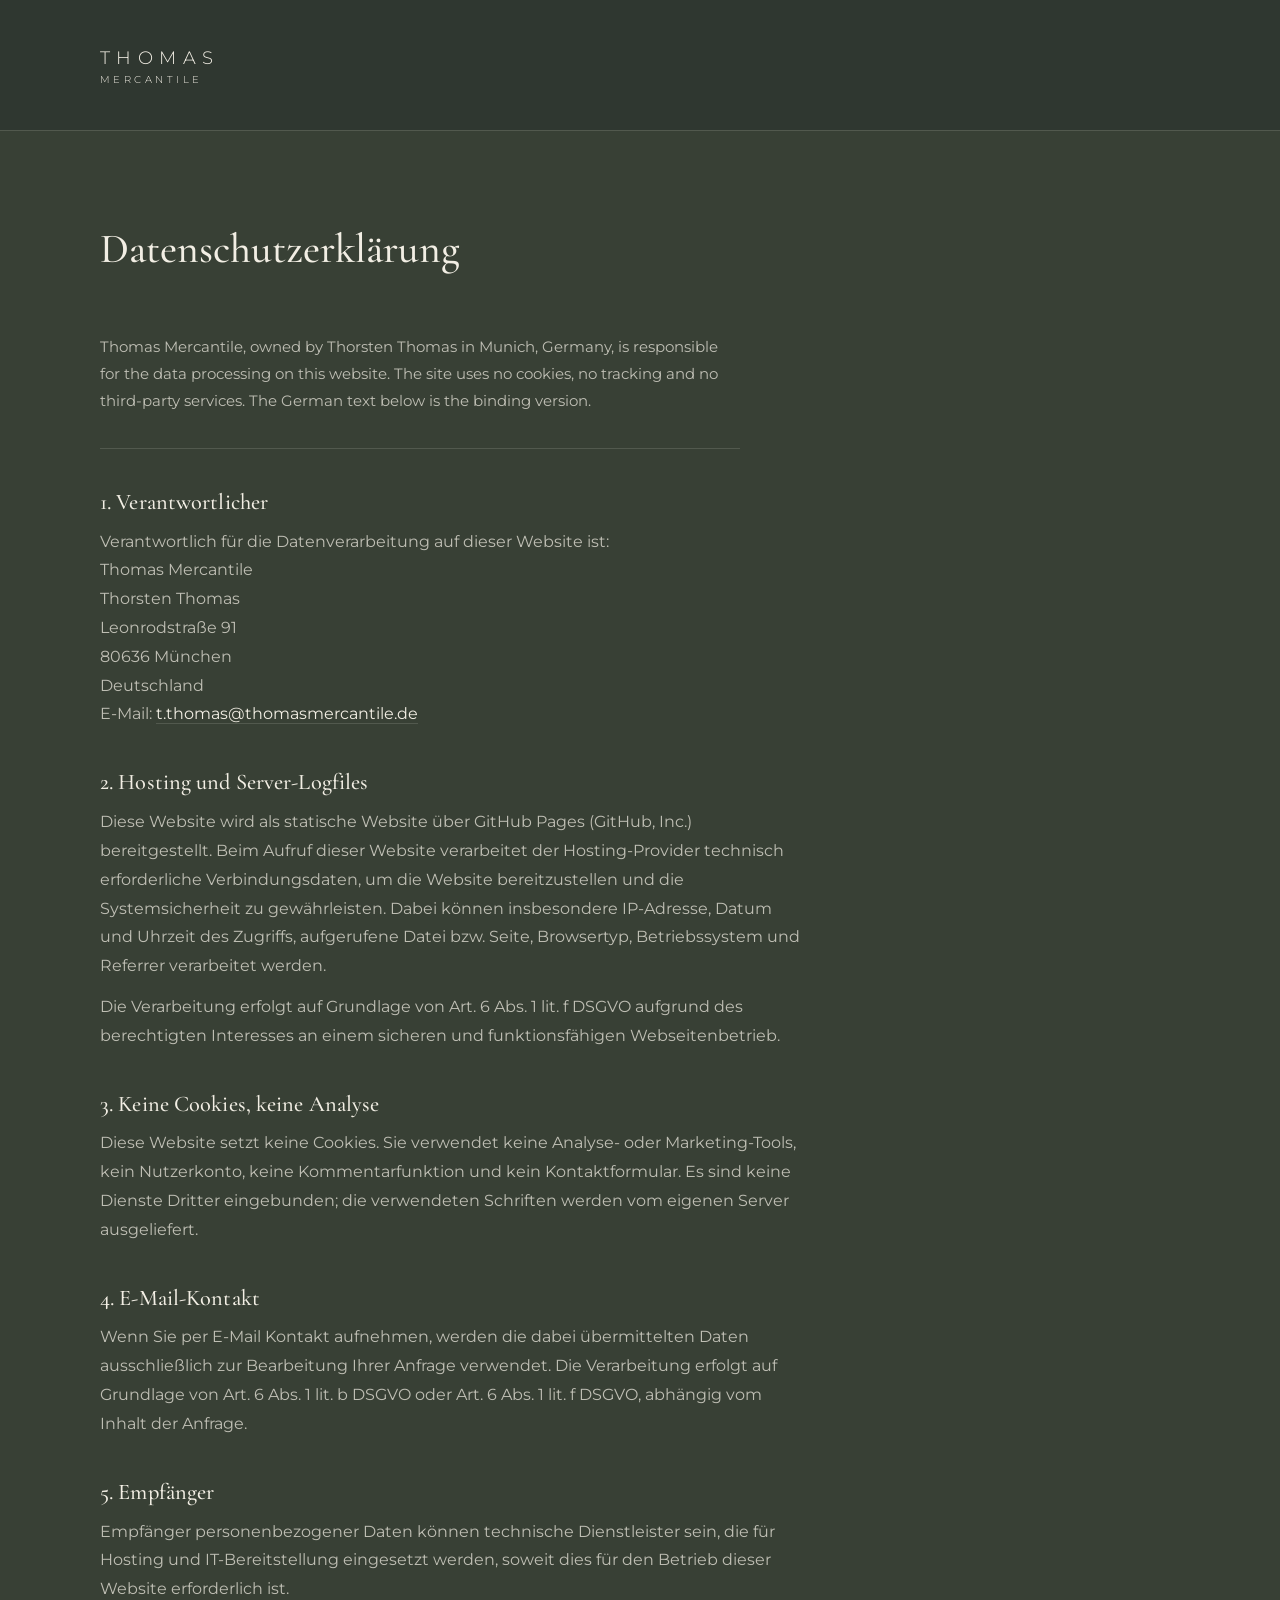
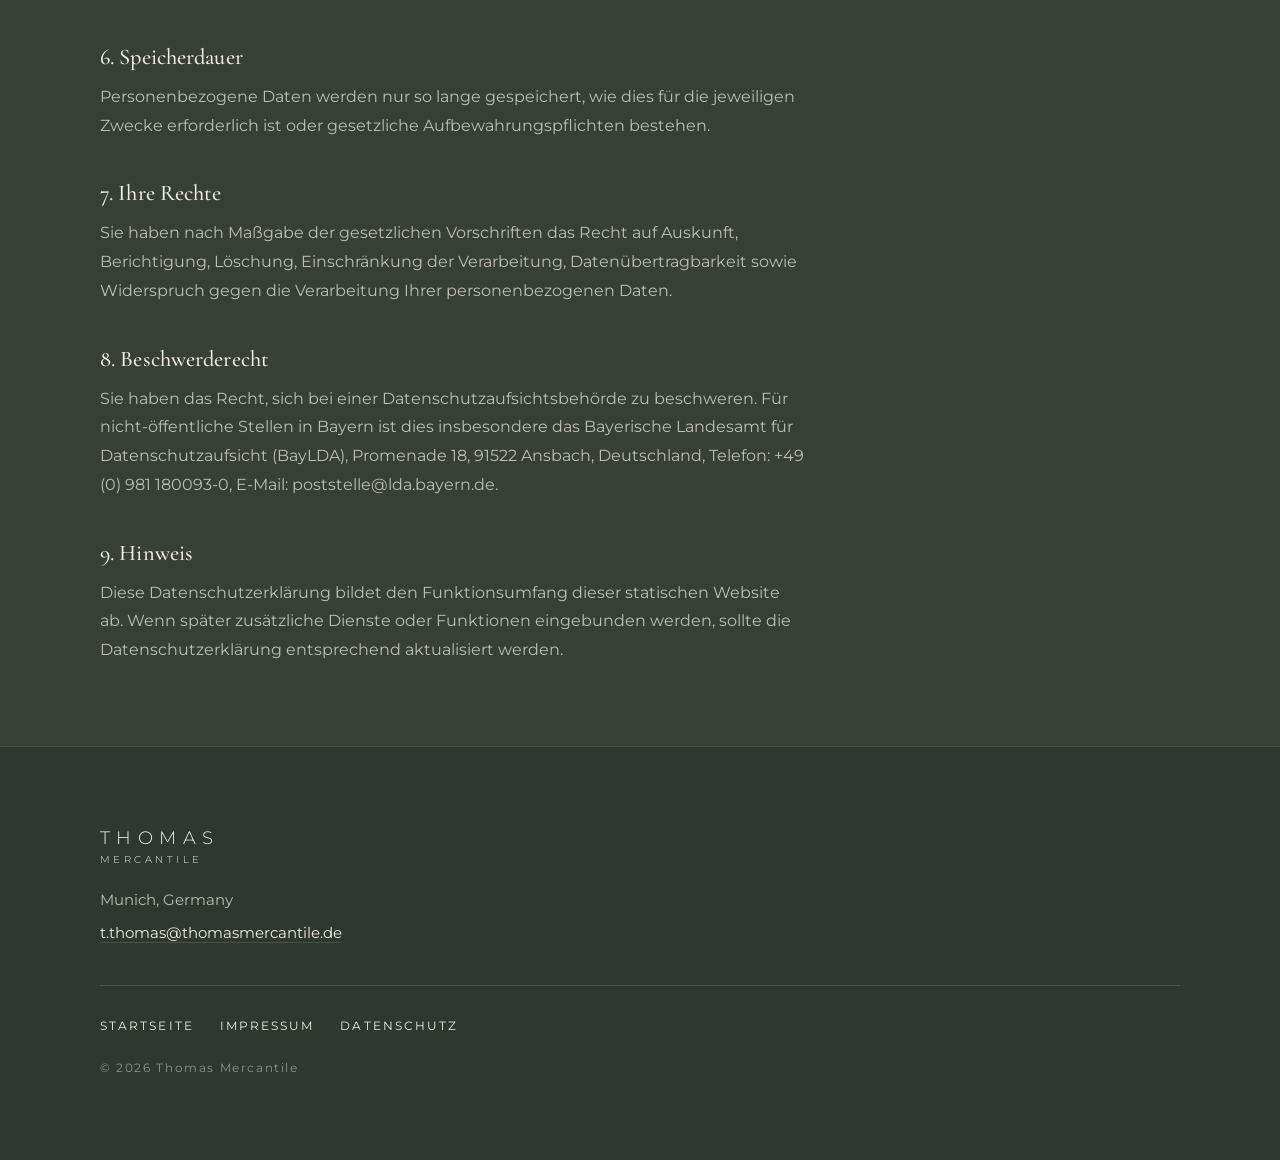
==== commit 69a672ee: "Runde 3: Wortmarke als Text, Texte gekuerzt, zweisprachig EN/DE Umbau nach Runde 3 und dem Nachtrag " ====
--- a/datenschutz.html
+++ b/datenschutz.html
@@ -29,6 +29,13 @@
   <main class="legal-shell">
     <div class="wrap">
       <h1>Datenschutzerklärung</h1>
+
+      <p class="legal-lead" lang="en">
+        Thomas Mercantile, owned by Thorsten Thomas in Munich, Germany, is responsible for the data
+        processing on this website.
+        The site uses no cookies, no tracking and no third-party services.
+        The German text below is the binding version.
+      </p>
 
       <section class="legal-block">
         <h2>1. Verantwortlicher</h2>
--- a/styles.css
+++ b/styles.css
@@ -1,7 +1,7 @@
 /* Thomas Mercantile — thomasmercantile.de
-   Eine Farbwelt: durchgehend Dunkelgrün, kein Hell-Dunkel-Wechsel.
-   --green ist der aus der Logodatei gemessene Hintergrund, damit der
-   Bildausschnitt im Hero nahtlos auf der Fläche liegt. */
+   Eine Farbwelt: durchgehend Dunkelgrün, kein Hell-Dunkel-Wechsel, flache
+   Flächen ohne Korn. --green ist der aus der Logodatei gemessene Grund; die
+   Wortmarke ist als Text gesetzt, es liegt kein Logobild mehr auf der Seite. */
 :root{
   --green:#384035;
   --green-rgb:56,64,53;
@@ -87,21 +87,6 @@
 a{color:inherit}
 img,svg{display:block;max-width:100%}
 
-/* Feines, statisches Korn über der ganzen Seite, damit die Bildtextur des
-   Logos und die CSS-Flächen als eine Oberfläche wirken. */
-body::after{
-  content:"";
-  position:fixed;
-  inset:0;
-  z-index:9999;
-  pointer-events:none;
-  opacity:.035;
-  mix-blend-mode:soft-light;
-  background-image:url("data:image/svg+xml,%3Csvg xmlns=%27http://www.w3.org/2000/svg%27 width=%27220%27 height=%27220%27%3E%3Cfilter id=%27n%27%3E%3CfeTurbulence type=%27fractalNoise%27 baseFrequency=%27.82%27 numOctaves=%273%27 stitchTiles=%27stitch%27/%3E%3C/filter%3E%3Crect width=%27220%27 height=%27220%27 filter=%27url(%23n)%27/%3E%3C/svg%3E");
-  background-repeat:repeat;
-  background-size:220px 220px;
-}
-
 :where(a,button):focus-visible{
   outline:2px solid var(--tan);
   outline-offset:3px;
@@ -147,6 +132,32 @@
 .wordmark span{display:block;text-transform:uppercase}
 .wm-line-1{font-size:1.15rem;letter-spacing:.35em;margin-right:-.35em}
 .wm-line-2{font-size:.62rem;letter-spacing:.35em;margin-right:-.35em}
+
+/* ---------- Sprachumschalter ---------- */
+.topbar{
+  position:absolute;
+  top:0;left:0;right:0;
+  padding-top:22px;
+  z-index:5;
+}
+.topbar .wrap{display:flex;justify-content:flex-end}
+.langtoggle{
+  display:flex;align-items:center;gap:10px;
+  font-family:var(--sans);
+  font-size:.7rem;
+  letter-spacing:.18em;
+  color:var(--cream-70);
+}
+.langtoggle button{
+  background:none;border:none;padding:0;margin:0;
+  font:inherit;letter-spacing:inherit;
+  color:var(--cream-70);
+  text-transform:uppercase;
+  cursor:pointer;
+  transition:color .3s var(--ease);
+}
+.langtoggle button:hover{color:var(--cream)}
+.langtoggle button[aria-pressed="true"]{color:var(--cream)}
 
 /* ---------- Hero ---------- */
 .hero{
@@ -158,33 +169,47 @@
 }
 .hero-inner{display:flex;flex-direction:column;align-items:center;width:100%}
 
-.hero-logo{
-  margin:0;
-  position:relative;
-  width:min(100%,720px);
-  line-height:0;
-}
-.hero-logo img{width:100%;height:auto}
-/* Die Ränder des Bildausschnitts laufen in die Fläche aus, damit keine Kante
-   sichtbar wird. Die Bilddatei selbst bleibt unverändert. */
-.hero-logo::before,
-.hero-logo::after{
-  content:"";position:absolute;inset:0;pointer-events:none;
-}
-.hero-logo::before{
-  background:
-    linear-gradient(to bottom, var(--green) 0, rgba(var(--green-rgb),0) 15%),
-    linear-gradient(to top, var(--green) 0, rgba(var(--green-rgb),0) 15%);
-}
-.hero-logo::after{
-  background:
-    linear-gradient(to right, var(--green) 0, rgba(var(--green-rgb),0) 7%),
-    linear-gradient(to left, var(--green) 0, rgba(var(--green-rgb),0) 7%);
+/* Wortmarke im Hero: Text, lokale Montserrat, kein Bild. Werte nach Runde 3. */
+.hero .wordmark{
+  align-items:center;
+  gap:clamp(8px,1.2vw,16px);
+  text-rendering:optimizeLegibility;
+}
+.hero .wm-line-1{
+  font-weight:400;
+  font-size:clamp(2.2rem,6vw,4.6rem);
+  letter-spacing:.42em;
+  margin-right:-.42em;
+  line-height:1.05;
+}
+.hero .wm-line-2{
+  font-weight:300;
+  font-size:clamp(.836rem,2.28vw,1.748rem); /* 38 % von THOMAS */
+  letter-spacing:.38em;
+  margin-right:-.38em;
+  line-height:1.2;
+}
+.wm-rule{
+  display:block;
+  width:72px;
+  height:2px;
+  background:var(--tan);
+  margin:28px auto;
+}
+.wm-claim{
+  font-family:var(--sans);
+  font-weight:300;
+  font-size:clamp(12px,1.1vw,13px);
+  letter-spacing:.35em;
+  margin-right:-.35em;
+  text-transform:uppercase;
+  color:var(--cream-70);
+  line-height:1.4;
 }
 
 .hero-line{
-  margin-top:clamp(26px,4vh,44px);
-  max-width:52ch;
+  margin-top:clamp(34px,5vh,58px);
+  max-width:60ch;
   font-size:clamp(.95rem,1.7vw,1.05rem);
   line-height:1.8;
   color:var(--cream-70);
@@ -197,16 +222,6 @@
 }
 .band-base{background:var(--green)}
 .band-deep{background:var(--green-deep)}
-
-.threes{
-  display:grid;
-  grid-template-columns:1fr;
-  gap:clamp(34px,4.5vw,56px);
-}
-@media (min-width:760px){
-  .threes{grid-template-columns:repeat(3,1fr);gap:clamp(30px,4vw,60px)}
-}
-.threes p{color:var(--cream-70);max-width:32ch}
 
 /* ---------- Markenkarte ---------- */
 .brand-grid{
@@ -281,6 +296,7 @@
 }
 .site-footer .wordmark{margin-bottom:22px}
 .foot-line{margin-top:7px;color:var(--cream-70)}
+.site-footer .wrap > .foot-line:first-child{margin-top:0}
 .site-footer a{color:var(--cream);text-decoration:none;border-bottom:1px solid var(--line)}
 .site-footer a:hover{border-bottom-color:var(--tan)}
 .footnav{
@@ -314,6 +330,13 @@
   font-size:clamp(1.9rem,4vw,2.6rem);
   color:var(--cream);margin:0 0 clamp(30px,4vw,46px);
 }
+.legal-lead{
+  max-width:64ch;
+  color:var(--cream-70);
+  font-size:.94rem;
+  padding-bottom:clamp(26px,3.5vw,34px);
+  border-bottom:1px solid var(--line);
+}
 .legal-block{margin-top:clamp(28px,4vw,40px);max-width:64ch}
 .legal-block h2{font-size:clamp(1.15rem,2.2vw,1.4rem);margin-bottom:12px}
 .legal-block p{color:var(--cream-70);margin-top:12px}
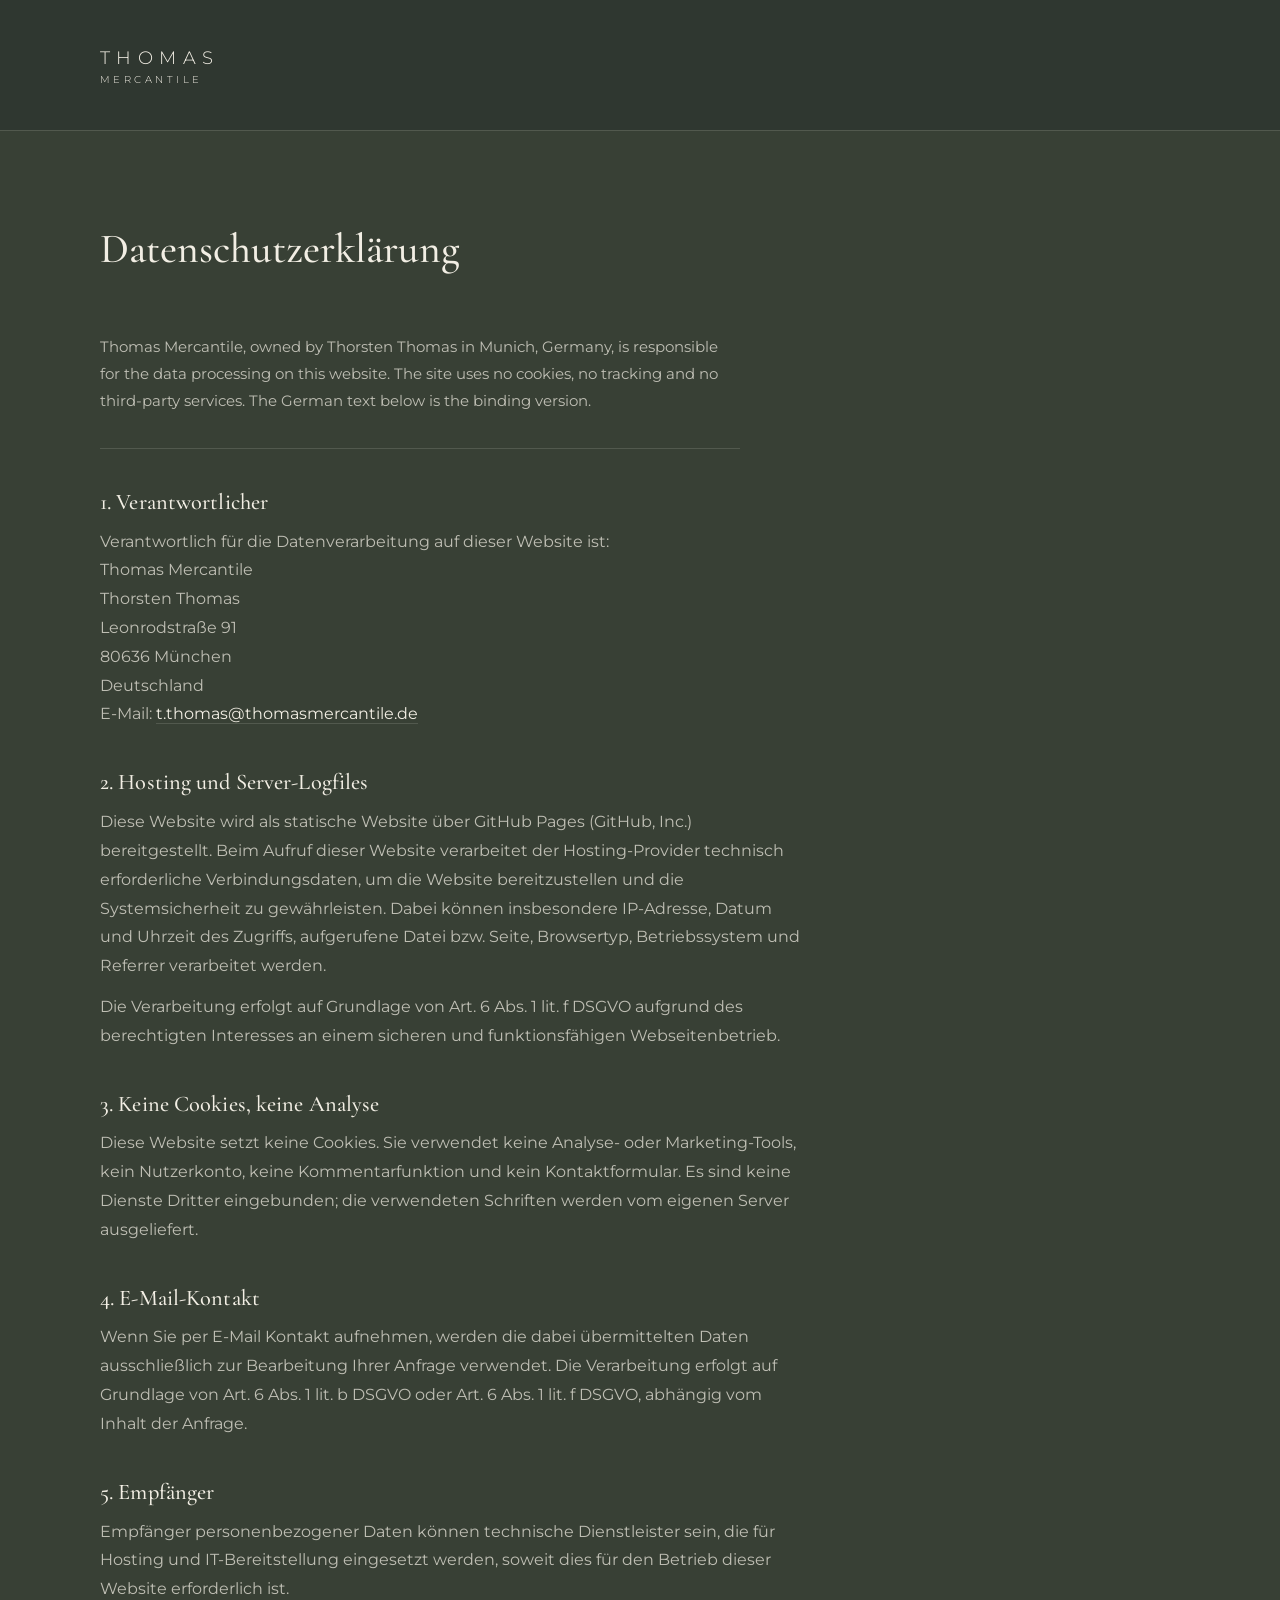
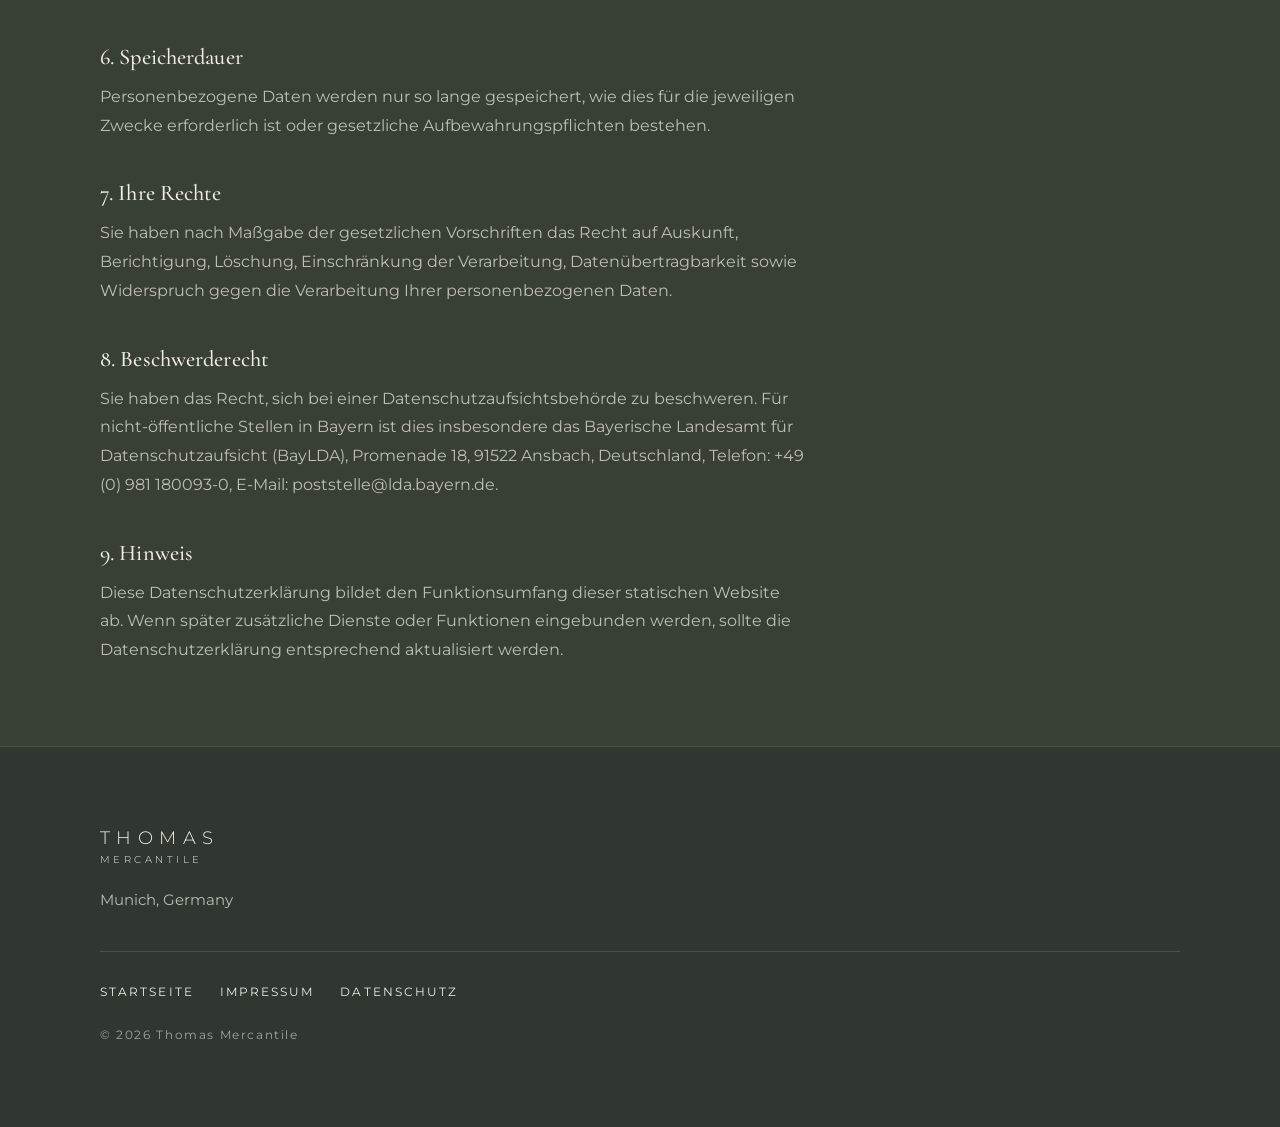
==== commit 7ef405c8: "Footer der Rechtsseiten wie Startseite: ohne E-Mail, Kontakt steht im Impressum selbst" ====
--- a/datenschutz.html
+++ b/datenschutz.html
@@ -118,7 +118,6 @@
         <span class="wm-line-2">Mercantile</span>
       </p>
       <p class="foot-line">Munich, Germany</p>
-      <p class="foot-line"><a href="mailto:t.thomas@thomasmercantile.de">t.thomas@thomasmercantile.de</a></p>
       <nav class="footnav" aria-label="Rechtliches">
         <a href="/">Startseite</a>
         <a href="/impressum.html">Impressum</a>
--- a/styles.css
+++ b/styles.css
@@ -9,7 +9,7 @@
   --green-lift:#424C45;
   --cream:#F2EEE4;
   --cream-70:rgba(242,238,228,.72);
-  --cream-50:rgba(242,238,228,.5);
+  --cream-50:rgba(242,238,228,.6);
   --tan:#C8A87A;
   --line:rgba(242,238,228,.14);
   --serif:'Cormorant Garamond',ui-serif,Georgia,Cambria,serif;
